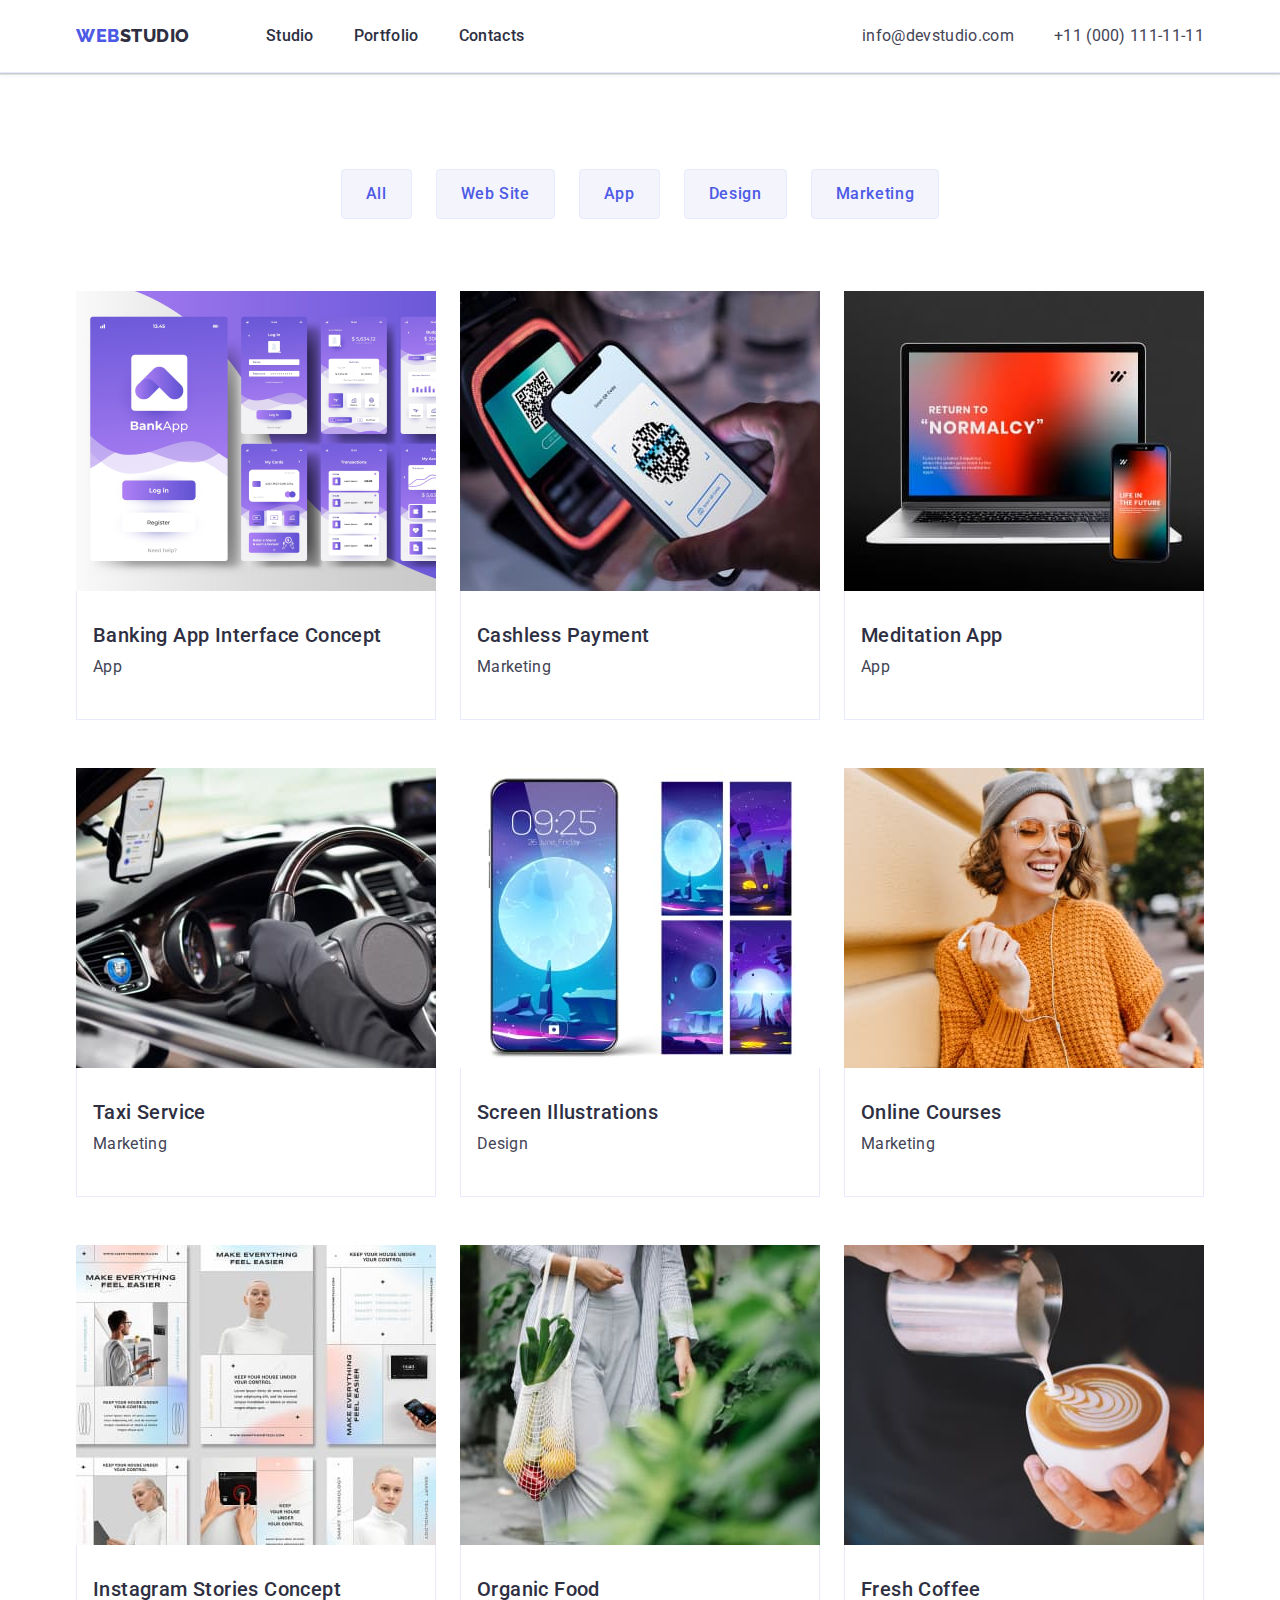
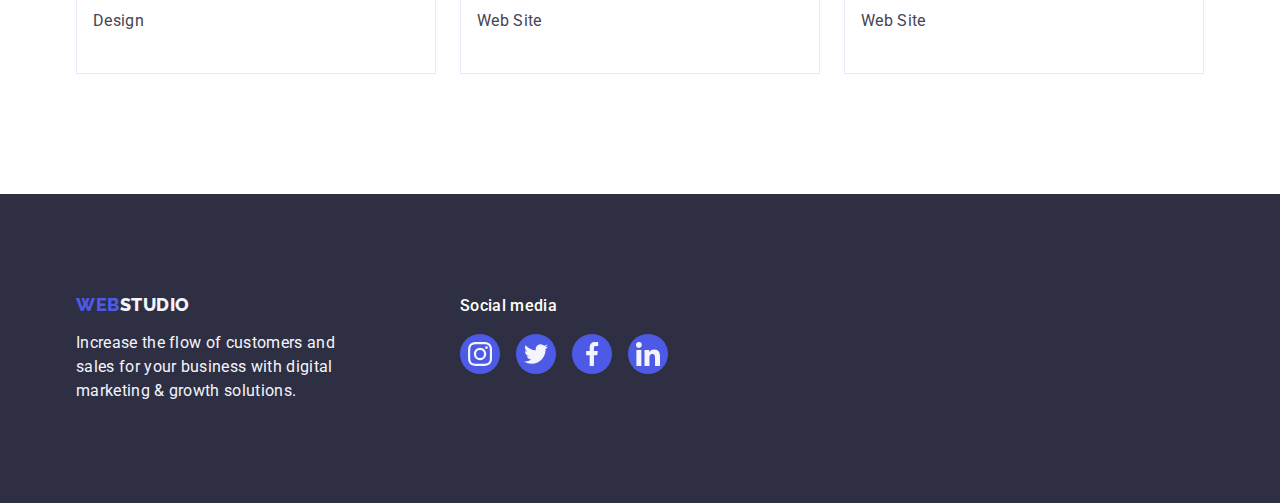
==== portfolio.html @ 72e791de "Initial commit" ====
<!DOCTYPE html>
<html lang="en">
  <head>
    <meta charset="UTF-8" />
    <meta name="viewport" content="width=device-width, initial-scale=1.0" />
    <title>Document</title>
    <link
      rel="stylesheet"
      href="https://cdnjs.cloudflare.com/ajax/libs/modern-normalize/2.0.0/modern-normalize.min.css"
    />
    <link href="./css/styles.css" rel="stylesheet" />
    <link rel="preconnect" href="https://fonts.googleapis.com" />
    <link rel="preconnect" href="https://fonts.gstatic.com" crossorigin />
    <link
      href="https://fonts.googleapis.com/css2?family=Raleway:wght@800&family=Roboto:wght@400;500;700;900&display=swap"
      rel="stylesheet"
    />
  </head>
  <body>
    <header class="header">
      <div class="header-navigation container">
        <nav class="nav">
          <a class="logo link" href="./index.html">
            Web<span class="highlight-dark">Studio</span></a
          >
          <ul class="menu-nav list">
            <li>
              <a class="menu-nav-item link" href="./index.html">Studio</a>
            </li>
            <li>
              <a class="menu-nav-item link" href="./portfolio.html"
                >Portfolio</a
              >
            </li>
            <li><a class="menu-nav-item link" href="">Contacts</a></li>
          </ul>
        </nav>
        <address class="address-element">
          <ul class="address list">
            <li>
              <a class="contact link" href="mailto:info@devstudio.com"
                >info@devstudio.com</a
              >
            </li>
            <li>
              <a class="contact link" href="tel:+110001111111"
                >+11 (000) 111-11-11</a
              >
            </li>
          </ul>
        </address>
      </div>
    </header>
    <main>
      <section class="portfolio section">
        <div class="container">
          <h1 class="visually-hidden">Header portfolio</h1>
          <ul class="btn list">
            <li><button type="button" class="btn-menu">All</button></li>
            <li><button type="button" class="btn-menu">Web Site</button></li>
            <li><button type="button" class="btn-menu">App</button></li>
            <li><button type="button" class="btn-menu">Design</button></li>
            <li><button type="button" class="btn-menu">Marketing</button></li>
          </ul>
          <ul class="photos list">
            <li class="photos-list-item">
              <a class="photos-link link" href="">
                <img
                  src="./images/banking-app.jpg"
                  alt="banking app"
                  width="360"
                  height="300"
                />
                <div class="description">
                  <h2 class="photos-header">Banking App Interface Concept</h2>
                  <p class="paragraph">App</p>
                </div>
              </a>
            </li>
            <li class="photos-list-item">
              <a class="photos-link link" href="">
                <img
                  src="./images/cashless-payment.jpg"
                  alt="cashless payment"
                  width="360"
                  height="300"
                />
                <div class="description">
                  <h2 class="photos-header">Cashless Payment</h2>
                  <p class="paragraph">Marketing</p>
                </div>
              </a>
            </li>
            <li class="photos-list-item">
              <a class="photos-link link" href="">
                <img
                  src="./images/meditaion-app.jpg"
                  alt="mediation app"
                  width="360"
                  height="300"
                />
                <div class="description">
                  <h2 class="photos-header">Meditation App</h2>
                  <p class="paragraph">App</p>
                </div>
              </a>
            </li>
            <li class="photos-list-item">
              <a class="photos-link link" href="">
                <img
                  src="./images/taxi-service.jpg"
                  alt="taxi"
                  width="360"
                  height="300"
                />
                <div class="description">
                  <h2 class="photos-header">Taxi Service</h2>
                  <p class="paragraph">Marketing</p>
                </div>
              </a>
            </li>
            <li class="photos-list-item">
              <a class="photos-link link">
                <img
                  src="./images/screen-illustrations.jpg"
                  alt="screen illustrations"
                  width="360"
                  height="300"
                />
                <div class="description">
                  <h2 class="photos-header">Screen Illustrations</h2>
                  <p class="paragraph">Design</p>
                </div>
              </a>
            </li>
            <li class="photos-list-item">
              <a class="photos-link link">
                <img
                  src="./images/online-coursers.jpg"
                  alt="online courses"
                  width="360"
                  height="300"
                />
                <div class="description">
                  <h2 class="photos-header">Online Courses</h2>
                  <p class="paragraph">Marketing</p>
                </div>
              </a>
            </li>
            <li class="photos-list-item">
              <a class="photos-link link">
                <img
                  src="./images/instagram-stories-concept.jpg"
                  alt="stories concept"
                  width="360"
                  height="300"
                />
                <div class="description">
                  <h2 class="photos-header">Instagram Stories Concept</h2>
                  <p class="paragraph">Design</p>
                </div>
              </a>
            </li>
            <li class="photos-list-item">
              <a class="photos-link link">
                <img
                  src="./images/organic-food.jpg"
                  alt="organic food"
                  width="360"
                  height="300"
                />
                <div class="description">
                  <h2 class="photos-header">Organic Food</h2>
                  <p class="paragraph">Web Site</p>
                </div>
              </a>
            </li>
            <li class="photos-list-item">
              <a class="photos-link link">
                <img
                  src="./images/fresh-coffee.jpg"
                  alt="cup of coffee"
                  width="360"
                  height="300"
                />
                <div class="description">
                  <h2 class="photos-header">Fresh Coffee</h2>
                  <p class="paragraph">Web Site</p>
                </div>
              </a>
            </li>
          </ul>
        </div>
      </section>
    </main>
    <footer class="footer">
      <div class="container-footer container">
        <div class="content-footer">
          <a class="footer-logo link" href="./index.html">
            Web<span class="highlight-bright">Studio</span></a
          >
          <p class="footer-paragraph">
            Increase the flow of customers and sales for your business with
            digital marketing & growth solutions.
          </p>
        </div>
        <div class="socials-footer">
          <p class="socials-paragraph">Social media</p>
          <ul class="socials-footer-icon">
            <li class="socials-footer-item">
              <a class="socials-footer-link" href="">
                <svg width="24" height="24" class="icon-svg">
                  <use href="./images/icons.svg#icon-instagram"></use>
                </svg>
              </a>
            </li>
            <li class="socials-footer-item">
              <a class="socials-footer-link" href="">
                <svg width="24" height="24" class="icon-svg">
                  <use href="./images/icons.svg#icon-twitter"></use>
                </svg>
              </a>
            </li>
            <li class="socials-footer-item">
              <a class="socials-footer-link" href="">
                <svg width="24" height="24" class="icon-svg">
                  <use href="./images/icons.svg#icon-facebook"></use>
                </svg>
              </a>
            </li>
            <li class="socials-footer-item">
              <a class="socials-footer-link" href="">
                <svg width="24" height="24" class="icon-svg">
                  <use href="./images/icons.svg#icon-linkedin"></use>
                </svg>
              </a>
            </li>
          </ul>
        </div>
      </div>
    </footer>
  </body>
</html>
---- css/styles.css ----
:root {
  --navy-blue: #2e2f42;
  --slate: #434455;
  --light-slate: #8e8f99;
  --white: #ffffff;
  --cloud: #f4f4fd;
  --iris: #4d5ae5;
  --ocean: #404bbf;
  --cornflower: #e7e9fc;
  --green: #31d0aa;
}

* {
  margin: 0;
  padding: 0;
}

img {
  display: block;
  max-width: 100%;
  height: auto;
}
button {
  cursor: pointer;
  border: none;
  border-radius: 4px;
}
ul,
ol {
  list-style: none;
  margin: 0;
  padding-left: 0;
}

.section {
  padding: 120px 0;
}
body {
  background: var(--white);
  font-family: 'Roboto', sans-serif;
  color: var(--slate);
}

.list {
  list-style-type: none;
}

.link {
  text-decoration: none;
}
.header {
  border-bottom: 1px solid var(--cornflower);
  box-shadow: 0px 1px 6px 0px rgba(46, 47, 66, 0.08),
    0px 1px 1px 0px rgba(46, 47, 66, 0.16),
    0px 2px 1px 0px rgba(46, 47, 66, 0.08);
}
.header-navigation {
  display: flex;
  justify-content: space-between;
  align-items: center;
}

.nav {
  display: flex;
  align-items: center;
  justify-content: space-between;
}

.menu-nav {
  display: flex;
  gap: 40px;
}
.menu-nav-item {
  display: inline-block;
  color: var(--navy-blue);
  font-weight: 500;
  line-height: 1.5;
  letter-spacing: 0.02em;
  padding: 24px 0;
}

.menu-nav-item:active,
.menu-nav-item:hover,
.menu-nav-item:focus {
  color: var(--ocean);
}

.address {
  font-style: normal;
  display: flex;
  gap: 40px;
  padding: 24px 0;
}

.contact {
  color: var(--slate);
  line-height: 1.5;
  letter-spacing: 0.02em;
}

.contact:hover,
.contact:focus,
.contact:active {
  color: var(--ocean);
}

.logo {
  color: var(--iris);
  font-family: 'Raleway', sans-serif;
  font-size: 18px;
  font-weight: 800;
  line-height: 1.17;
  text-transform: uppercase;
  letter-spacing: 0.03em;
  margin-right: 76px;
}

.highlight-dark {
  color: var(--navy-blue);
}

.container {
  width: 1158px;
  padding: 0 15px;
  margin: 0 auto;
}
.first-section {
  background-color: var(--navy-blue);
  padding: 188px 0;
  background-image: linear-gradient(
      rgba(46, 47, 66, 0.7),
      rgba(46, 47, 66, 0.7)
    ),
    url(../images/people-office.jpg);
  background-size: cover;
  background-position: center;
  background-repeat: no-repeat;
  max-width: 1440px;
  margin: auto;
}

.header-solutions,
.header-portfolio {
  color: var(--WHITE, #fff);
  text-align: center;
  font-size: 56px;
  font-weight: 700;
  line-height: 1.07;
  letter-spacing: 0.02em;
}

.header-solutions {
  max-width: 496px;
  margin-right: auto;
  margin-left: auto;
}

.btn-order {
  font-family: 'Roboto', sans-serif;
  color: var(--white);
  background-color: var(--iris);
  font-size: 16px;
  font-weight: 500;
  line-height: 1.5;
  letter-spacing: 0.04em;
  border: none;
  cursor: pointer;
  display: block;
  min-width: 169px;
  height: 56px;
  border-radius: 4px;
  margin-top: 48px;
  margin-right: auto;
  margin-left: auto;
}

.btn-order:hover,
.btn-order:focus {
  color: var(--white);
  background-color: var(--ocean);
}
.icon {
  display: flex;
  justify-content: center;
  align-items: center;
  background-color: var(--cloud);
  height: 112px;
  border-radius: 4px;
  margin-bottom: 8px;
}

.goals-section {
  display: flex;
  padding: 120px 0;
}

.visually-hidden {
  position: absolute;
  width: 1px;
  height: 1px;
  margin: -1px;
  border: 0;
  padding: 0;
  white-space: nowrap;
  clip-path: inset(100%);
  clip: rect(0 0 0 0);
  overflow: hidden;
}

.goals {
  display: flex;
  gap: 24px;
}
.goals-list-item {
  width: calc((100% - 72px) / 4);
}
.tasks {
  display: flex;
  flex-direction: column;
  padding-top: 0;
  padding-bottom: 120px;
}
.photo-section {
  display: flex;
  gap: 24px;
  justify-content: center;
}
.photo-section-item {
  width: calc((100% - 48px) / 3);
}
.header-third {
  font-size: 20px;
  font-weight: 500;
  line-height: 1.2;
  letter-spacing: 0.02em;
  color: var(--navy-blue);
  margin-bottom: 8px;
}

.name {
  text-align: center;
  margin-bottom: 8px;
}

.position {
  text-align: center;
}

.paragraph {
  line-height: 1.5;
  letter-spacing: 0.02em;
  color: var(--slate);
  margin-bottom: 8px;
}

.our-team {
  background-color: var(--cloud);
  display: flex;
  flex-direction: column;
}
.team {
  display: flex;
  gap: 24px;
}
.header-second {
  color: var(--navy-blue);
  text-align: center;
  font-size: 36px;
  font-weight: 700;
  line-height: 1.11;
  letter-spacing: 0.02em;
  text-transform: capitalize;
  margin-bottom: 72px;
}

.team-list-item {
  background-color: var(--white);
  width: calc((100% - 72px) / 4);
  border-radius: 0px 0px 4px 4px;
  box-shadow: 0px 2px 1px 0px rgba(46, 47, 66, 0.08),
    0px 1px 1px 0px rgba(46, 47, 66, 0.16),
    0px 1px 6px 0px rgba(46, 47, 66, 0.08);
}
.name-position {
  padding: 32px 0px;
}

.team-svg {
  fill: var(--cloud);
}
.team-socials {
  display: flex;
  justify-content: center;
  gap: 24px;
}
.team-socials-item {
  width: 40px;
  height: 40px;
}

.team-socials-link {
  width: 100%;
  height: 100%;
  background-color: #4d5ae5;
  border-radius: 50%;
  display: flex;
  align-items: center;
  justify-content: center;
}
.team-socials-link:hover,
.team-socials-link:focus {
  background-color: var(--ocean);
}
.portfolio {
  padding-top: 96px;
  padding-bottom: 120px;
}
.btn {
  display: flex;
  justify-content: center;
  gap: 24px;
  margin-bottom: 72px;
}
.btn-menu {
  color: var(--iris);
  background-color: var(--cloud);
  border: none;
  text-align: center;
  font-size: 16px;
  font-weight: 500;
  line-height: 1.5;
  letter-spacing: 0.64px;
  cursor: pointer;
  font-family: 'Roboto', sans-serif;
  padding: 12px 24px;
  border: 1px solid #e7e9fc;
}

.btn-menu:hover,
.btn-menu:focus,
.btn-menu:active {
  color: var(--white);
  background-color: var(--ocean);
  border: 1px solid transparent;
  box-shadow: 0px 2px 2px 0px rgba(0, 0, 0, 0.12),
    0px 2px 1px 0px rgba(0, 0, 0, 0.08), 0px 3px 1px 0px rgba(0, 0, 0, 0.1);
}
.photos {
  display: flex;
  flex-wrap: wrap;
  column-gap: 24px;
  row-gap: 48px;
}
.photos-list-item {
  width: calc((100% - 48px) / 3);
}
.photos-link {
  display: block;
}

.photos-link:hover,
.photos-link:focus,
.photos-link:active {
  box-shadow: 0px 2px 1px 0px rgba(46, 47, 66, 0.08),
    0px 1px 1px 0px rgba(46, 47, 66, 0.16),
    0px 1px 6px 0px rgba(46, 47, 66, 0.08);
}
.description {
  padding: 32px 16px;
  border: 1px solid var(--cornflower);
  border-top: none;
}
.photos-list {
  list-style-type: none;
}

.photos .link {
  cursor: pointer;
}

.photos-header {
  color: var(--navy-blue);
  font-size: 20px;
  font-weight: 500;
  line-height: 1.2;
  letter-spacing: 0.4px;
  margin-bottom: 8px;
}

.photos-paragraph {
  color: var(--slate);
  line-height: 1.5;
  letter-spacing: 0.32px;
}
.customers-icons {
  display: flex;
  justify-content: center;
  gap: 24px;
}
.customers-icons-item {
  width: calc((100% - 120px) / 6);
  height: 88px;
}
.customers-icons-link {
  width: 100%;
  height: 100%;
  color: var(--light-slate);
  display: flex;
  align-items: center;
  justify-content: center;
  border-radius: 4px;
  border: 1px solid var(--LIGHT-SLATE, #8e8f99);
}

.customers-icons-link:hover,
.customers-icons-link:focus {
  color: var(--ocean);
  border: 1px solid var(--ocean);
}

.icon-customer {
  fill: currentColor;
}

.highlight-bright {
  color: var(--cloud);
}
.footer {
  background-color: var(--navy-blue);
  padding: 100px 0;
}

.container-footer {
  display: flex;
  align-items: baseline;
  padding: 0 15px;
}
.content-footer {
  margin-right: 120px;
}

.footer-logo {
  color: var(--iris);
  font-family: 'Raleway', sans-serif;
  font-size: 18px;
  font-weight: 800;
  line-height: 1.17;
  text-transform: uppercase;
  letter-spacing: 0.03em;
  display: inline-block;
  margin-bottom: 16px;
}

.footer-paragraph {
  line-height: 1.5;
  letter-spacing: 0.02em;
  color: var(--cloud);
  max-width: 264px;
}

.socials-paragraph {
  font-weight: 500;
  font-size: 16px;
  line-height: 1.5;
  letter-spacing: 0.02em;
  color: var(--white);
  margin-bottom: 16px;
}

.socials-footer-icon {
  display: flex;
  gap: 16px;
}

.socials-footer-item {
  width: 40px;
  height: 40px;
}

.socials-footer-link {
  width: 100%;
  height: 100%;
  background-color: #4d5ae5;
  border-radius: 50%;
  display: flex;
  align-items: center;
  justify-content: center;
}
.socials-footer-link:hover,
.socials-footer-link:focus {
  background-color: var(--green);
}

.icon-svg {
  fill: var(--cloud);
}
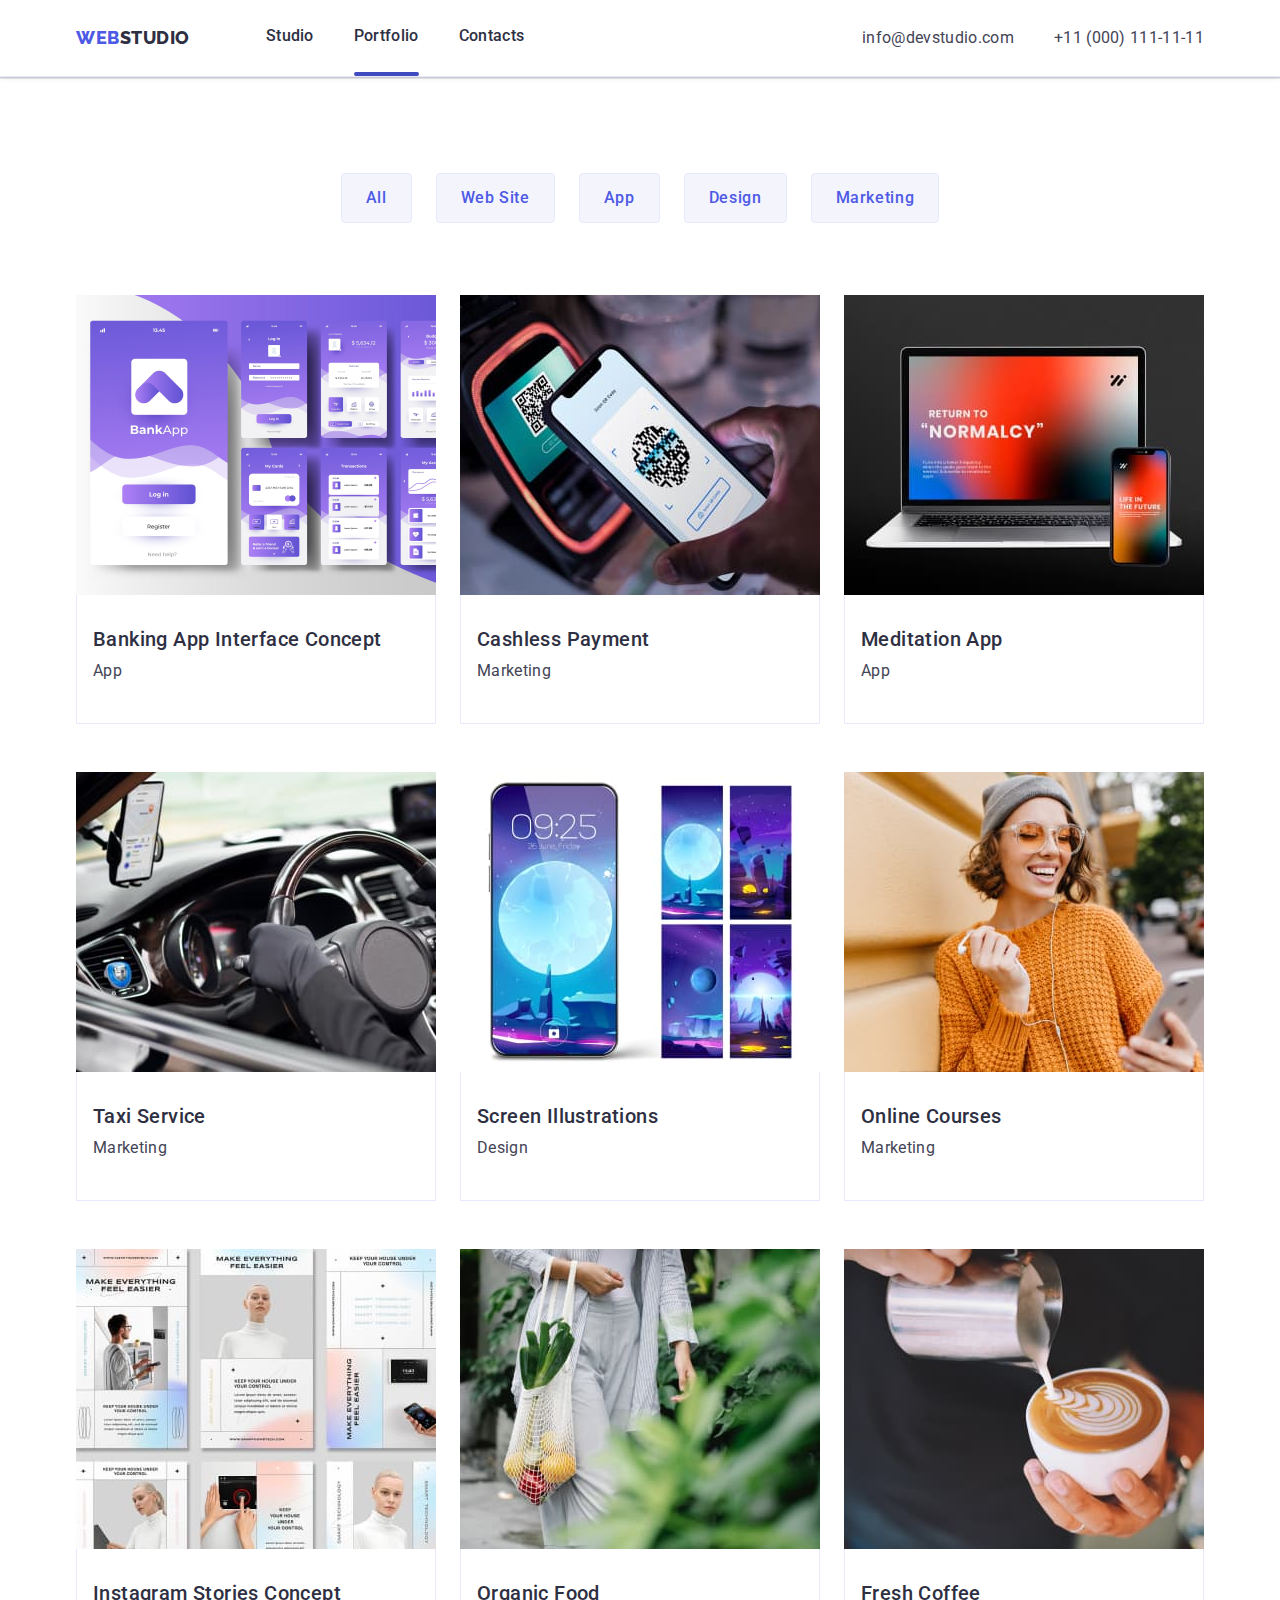
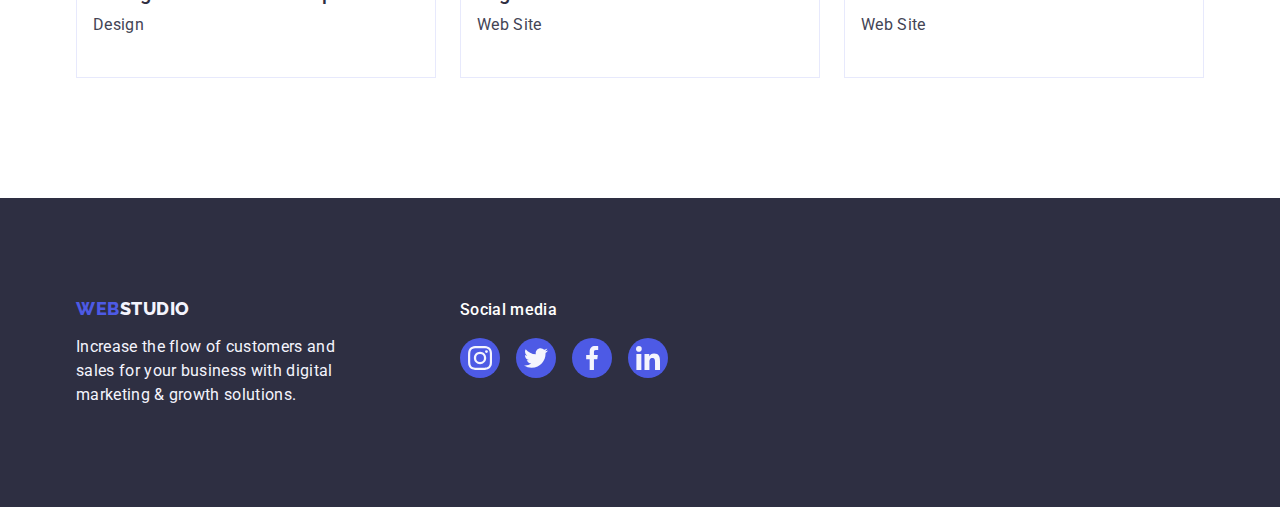
==== commit 2c305573: "Summary" ====
--- a/portfolio.html
+++ b/portfolio.html
@@ -27,7 +27,7 @@
             <li>
               <a class="menu-nav-item link" href="./index.html">Studio</a>
             </li>
-            <li>
+            <li class="link-active">
               <a class="menu-nav-item link" href="./portfolio.html"
                 >Portfolio</a
               >
@@ -65,12 +65,21 @@
           <ul class="photos list">
             <li class="photos-list-item">
               <a class="photos-link link" href="">
-                <img
-                  src="./images/banking-app.jpg"
-                  alt="banking app"
-                  width="360"
-                  height="300"
-                />
+                <div class="box">
+                  <img
+                    src="./images/banking-app.jpg"
+                    alt="banking app"
+                    width="360"
+                    height="300"
+                  />
+                  <div class="overlay">
+                    <p>
+                      14 Stylish and User-Friendly App Design Concepts · Task
+                      Manager App · Calorie Tracker App · Exotic Fruit Ecommerce
+                      App · Cloud Storage App
+                    </p>
+                  </div>
+                </div>
                 <div class="description">
                   <h2 class="photos-header">Banking App Interface Concept</h2>
                   <p class="paragraph">App</p>
@@ -79,12 +88,21 @@
             </li>
             <li class="photos-list-item">
               <a class="photos-link link" href="">
-                <img
-                  src="./images/cashless-payment.jpg"
-                  alt="cashless payment"
-                  width="360"
-                  height="300"
-                />
+                <div class="box">
+                  <img
+                    src="./images/cashless-payment.jpg"
+                    alt="cashless payment"
+                    width="360"
+                    height="300"
+                  />
+                  <div class="overlay">
+                    <p>
+                      14 Stylish and User-Friendly App Design Concepts · Task
+                      Manager App · Calorie Tracker App · Exotic Fruit Ecommerce
+                      App · Cloud Storage App
+                    </p>
+                  </div>
+                </div>
                 <div class="description">
                   <h2 class="photos-header">Cashless Payment</h2>
                   <p class="paragraph">Marketing</p>
@@ -93,12 +111,21 @@
             </li>
             <li class="photos-list-item">
               <a class="photos-link link" href="">
-                <img
-                  src="./images/meditaion-app.jpg"
-                  alt="mediation app"
-                  width="360"
-                  height="300"
-                />
+                <div class="box">
+                  <img
+                    src="./images/meditaion-app.jpg"
+                    alt="mediation app"
+                    width="360"
+                    height="300"
+                  />
+                  <div class="overlay">
+                    <p>
+                      14 Stylish and User-Friendly App Design Concepts · Task
+                      Manager App · Calorie Tracker App · Exotic Fruit Ecommerce
+                      App · Cloud Storage App
+                    </p>
+                  </div>
+                </div>
                 <div class="description">
                   <h2 class="photos-header">Meditation App</h2>
                   <p class="paragraph">App</p>
@@ -107,12 +134,21 @@
             </li>
             <li class="photos-list-item">
               <a class="photos-link link" href="">
-                <img
-                  src="./images/taxi-service.jpg"
-                  alt="taxi"
-                  width="360"
-                  height="300"
-                />
+                <div class="box">
+                  <img
+                    src="./images/taxi-service.jpg"
+                    alt="taxi"
+                    width="360"
+                    height="300"
+                  />
+                  <div class="overlay">
+                    <p>
+                      14 Stylish and User-Friendly App Design Concepts · Task
+                      Manager App · Calorie Tracker App · Exotic Fruit Ecommerce
+                      App · Cloud Storage App
+                    </p>
+                  </div>
+                </div>
                 <div class="description">
                   <h2 class="photos-header">Taxi Service</h2>
                   <p class="paragraph">Marketing</p>
@@ -121,12 +157,21 @@
             </li>
             <li class="photos-list-item">
               <a class="photos-link link">
-                <img
-                  src="./images/screen-illustrations.jpg"
-                  alt="screen illustrations"
-                  width="360"
-                  height="300"
-                />
+                <div class="box">
+                  <img
+                    src="./images/screen-illustrations.jpg"
+                    alt="screen illustrations"
+                    width="360"
+                    height="300"
+                  />
+                  <div class="overlay">
+                    <p>
+                      14 Stylish and User-Friendly App Design Concepts · Task
+                      Manager App · Calorie Tracker App · Exotic Fruit Ecommerce
+                      App · Cloud Storage App
+                    </p>
+                  </div>
+                </div>
                 <div class="description">
                   <h2 class="photos-header">Screen Illustrations</h2>
                   <p class="paragraph">Design</p>
@@ -135,12 +180,21 @@
             </li>
             <li class="photos-list-item">
               <a class="photos-link link">
-                <img
-                  src="./images/online-coursers.jpg"
-                  alt="online courses"
-                  width="360"
-                  height="300"
-                />
+                <div class="box">
+                  <img
+                    src="./images/online-coursers.jpg"
+                    alt="online courses"
+                    width="360"
+                    height="300"
+                  />
+                  <div class="overlay">
+                    <p>
+                      14 Stylish and User-Friendly App Design Concepts · Task
+                      Manager App · Calorie Tracker App · Exotic Fruit Ecommerce
+                      App · Cloud Storage App
+                    </p>
+                  </div>
+                </div>
                 <div class="description">
                   <h2 class="photos-header">Online Courses</h2>
                   <p class="paragraph">Marketing</p>
@@ -149,12 +203,21 @@
             </li>
             <li class="photos-list-item">
               <a class="photos-link link">
-                <img
-                  src="./images/instagram-stories-concept.jpg"
-                  alt="stories concept"
-                  width="360"
-                  height="300"
-                />
+                <div class="box">
+                  <img
+                    src="./images/instagram-stories-concept.jpg"
+                    alt="stories concept"
+                    width="360"
+                    height="300"
+                  />
+                  <div class="overlay">
+                    <p>
+                      14 Stylish and User-Friendly App Design Concepts · Task
+                      Manager App · Calorie Tracker App · Exotic Fruit Ecommerce
+                      App · Cloud Storage App
+                    </p>
+                  </div>
+                </div>
                 <div class="description">
                   <h2 class="photos-header">Instagram Stories Concept</h2>
                   <p class="paragraph">Design</p>
@@ -163,12 +226,21 @@
             </li>
             <li class="photos-list-item">
               <a class="photos-link link">
-                <img
-                  src="./images/organic-food.jpg"
-                  alt="organic food"
-                  width="360"
-                  height="300"
-                />
+                <div class="box">
+                  <img
+                    src="./images/organic-food.jpg"
+                    alt="organic food"
+                    width="360"
+                    height="300"
+                  />
+                  <div class="overlay">
+                    <p>
+                      14 Stylish and User-Friendly App Design Concepts · Task
+                      Manager App · Calorie Tracker App · Exotic Fruit Ecommerce
+                      App · Cloud Storage App
+                    </p>
+                  </div>
+                </div>
                 <div class="description">
                   <h2 class="photos-header">Organic Food</h2>
                   <p class="paragraph">Web Site</p>
@@ -177,12 +249,21 @@
             </li>
             <li class="photos-list-item">
               <a class="photos-link link">
-                <img
-                  src="./images/fresh-coffee.jpg"
-                  alt="cup of coffee"
-                  width="360"
-                  height="300"
-                />
+                <div class="box">
+                  <img
+                    src="./images/fresh-coffee.jpg"
+                    alt="cup of coffee"
+                    width="360"
+                    height="300"
+                  />
+                  <div class="overlay">
+                    <p>
+                      14 Stylish and User-Friendly App Design Concepts · Task
+                      Manager App · Calorie Tracker App · Exotic Fruit Ecommerce
+                      App · Cloud Storage App
+                    </p>
+                  </div>
+                </div>
                 <div class="description">
                   <h2 class="photos-header">Fresh Coffee</h2>
                   <p class="paragraph">Web Site</p>
--- a/css/styles.css
+++ b/css/styles.css
@@ -8,6 +8,7 @@
   --ocean: #404bbf;
   --cornflower: #e7e9fc;
   --green: #31d0aa;
+  --dairy: #fcfcfc;
 }
 
 * {
@@ -77,6 +78,9 @@
   line-height: 1.5;
   letter-spacing: 0.02em;
   padding: 24px 0;
+  transition-property: color;
+  transition-duration: 250ms;
+  transition-timing-function: cubic-bezier(0.4, 0, 0.2, 1);
 }
 
 .menu-nav-item:active,
@@ -85,6 +89,14 @@
   color: var(--ocean);
 }
 
+.link-active::after {
+  content: ' ';
+  width: 100%;
+  height: 4px;
+  border-radius: 2px;
+  background-color: var(--ocean);
+  display: flex;
+}
 .address {
   font-style: normal;
   display: flex;
@@ -96,6 +108,9 @@
   color: var(--slate);
   line-height: 1.5;
   letter-spacing: 0.02em;
+  transition-property: color;
+  transition-duration: 250ms;
+  transition-timing-function: cubic-bezier(0.4, 0, 0.2, 1);
 }
 
 .contact:hover,
@@ -172,6 +187,9 @@
   margin-top: 48px;
   margin-right: auto;
   margin-left: auto;
+  transition-property: color, background-color;
+  transition-duration: 250ms;
+  transition-timing-function: cubic-bezier(0.4, 0, 0.2, 1);
 }
 
 .btn-order:hover,
@@ -306,6 +324,9 @@
   display: flex;
   align-items: center;
   justify-content: center;
+  transition-property: background-color;
+  transition-duration: 250ms;
+  transition-timing-function: cubic-bezier(0.4, 0, 0.2, 1);
 }
 .team-socials-link:hover,
 .team-socials-link:focus {
@@ -334,6 +355,9 @@
   font-family: 'Roboto', sans-serif;
   padding: 12px 24px;
   border: 1px solid #e7e9fc;
+  transition-property: color, background-color, border, box-shadow;
+  transition-duration: 250ms;
+  transition-timing-function: cubic-bezier(0.4, 0, 0.2, 1);
 }
 
 .btn-menu:hover,
@@ -354,8 +378,44 @@
 .photos-list-item {
   width: calc((100% - 48px) / 3);
 }
+.box {
+  position: relative;
+  overflow: hidden;
+}
+
+.overlay {
+  position: absolute;
+  top: 0;
+  left: 0;
+  padding-top: 40px;
+  width: 100%;
+  height: 100%;
+  background-color: #3f51b5;
+  transform: translatey(100%);
+  transition: transform 250ms cubic-bezier(0.4, 0, 0.2, 1);
+}
+
+/* .box:hover .overlay {
+  transform: translatey(0);
+} */
+
+.overlay p {
+  max-width: 296px;
+  margin: 0 auto;
+  color: var(--cloud);
+  font-family: Roboto;
+  font-size: 16px;
+  font-style: normal;
+  font-weight: 400;
+  line-height: 24px;
+  letter-spacing: 0.32p;
+}
+
 .photos-link {
   display: block;
+  transition-property: box-shadow;
+  transition-duration: 250ms;
+  transition-timing-function: cubic-bezier(0.4, 0, 0.2, 1);
 }
 
 .photos-link:hover,
@@ -365,6 +425,10 @@
     0px 1px 1px 0px rgba(46, 47, 66, 0.16),
     0px 1px 6px 0px rgba(46, 47, 66, 0.08);
 }
+.photos-link:hover .overlay {
+  transform: translatey(0);
+}
+
 .description {
   padding: 32px 16px;
   border: 1px solid var(--cornflower);
@@ -410,6 +474,9 @@
   justify-content: center;
   border-radius: 4px;
   border: 1px solid var(--LIGHT-SLATE, #8e8f99);
+  transition-property: color, border;
+  transition-duration: 250ms;
+  transition-timing-function: cubic-bezier(0.4, 0, 0.2, 1);
 }
 
 .customers-icons-link:hover,
@@ -485,6 +552,9 @@
   display: flex;
   align-items: center;
   justify-content: center;
+  transition-property: background-color;
+  transition-duration: 250ms;
+  transition-timing-function: cubic-bezier(0.4, 0, 0.2, 1);
 }
 .socials-footer-link:hover,
 .socials-footer-link:focus {
@@ -494,3 +564,31 @@
 .icon-svg {
   fill: var(--cloud);
 }
+.backdrop {
+  position: fixed;
+  left: 0;
+  top: 0;
+  width: 100%;
+  height: 100%;
+  background: var(--NAVY-BLUE-modal, rgba(46, 47, 66, 0.4));
+  transition: opacity 250ms cubic-bezier(0.4, 0, 0.2, 1),
+    visibility 250ms cubic-bezier(0.4, 0, 0.2, 1);
+}
+.modal {
+  width: 408px;
+  min-height: 584px;
+  border-radius: 4px;
+  background: var(--dairy);
+  box-shadow: 0px 2px 1px 0px rgba(0, 0, 0, 0.2),
+    0px 1px 3px 0px rgba(0, 0, 0, 0.12), 0px 1px 1px 0px rgba(0, 0, 0, 0.14);
+  position: absolute;
+  top: 50%;
+  left: 50%;
+  transform: translate(-50%, -50%) scale (1);
+  transition: transform 250ms cubic-bezier(0.4, 0, 0.2, 1);
+}
+.is-hidden {
+  opacity: 0;
+  visibility: hidden;
+  pointer-events: none;
+}
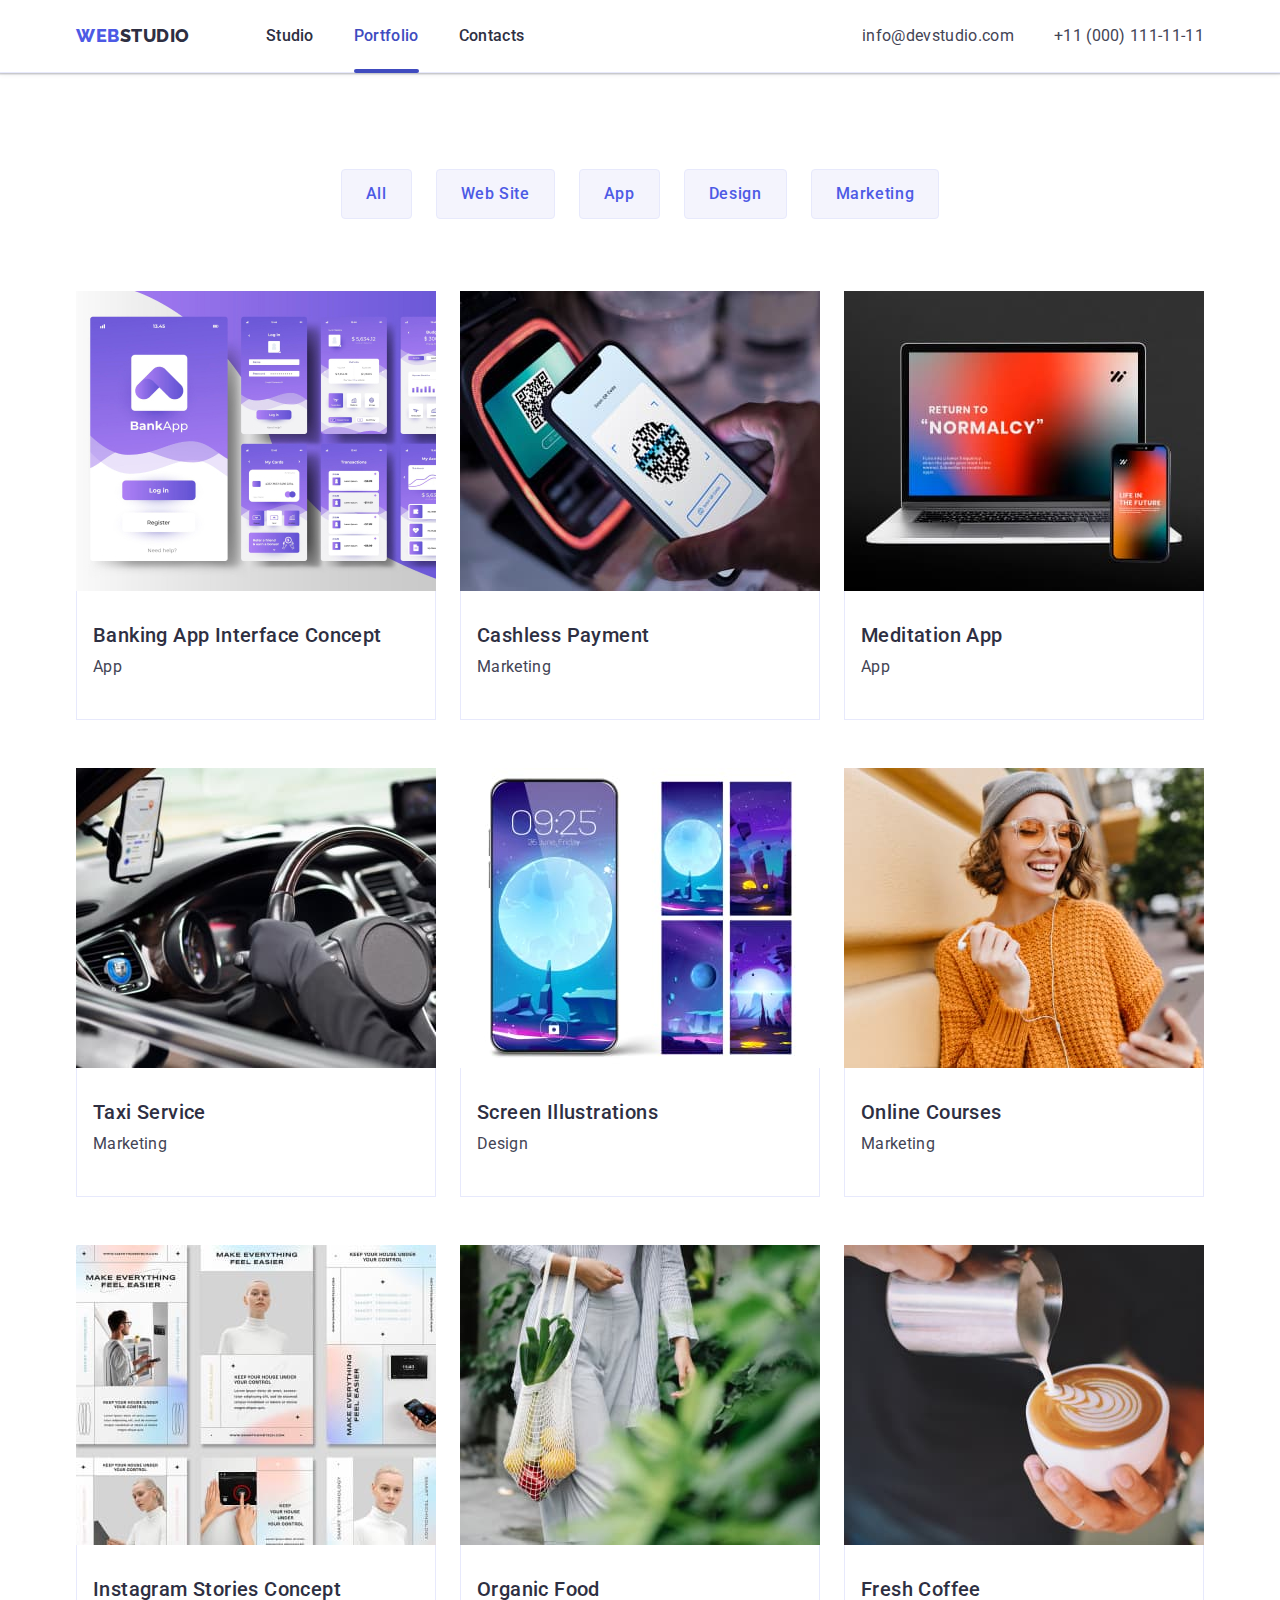
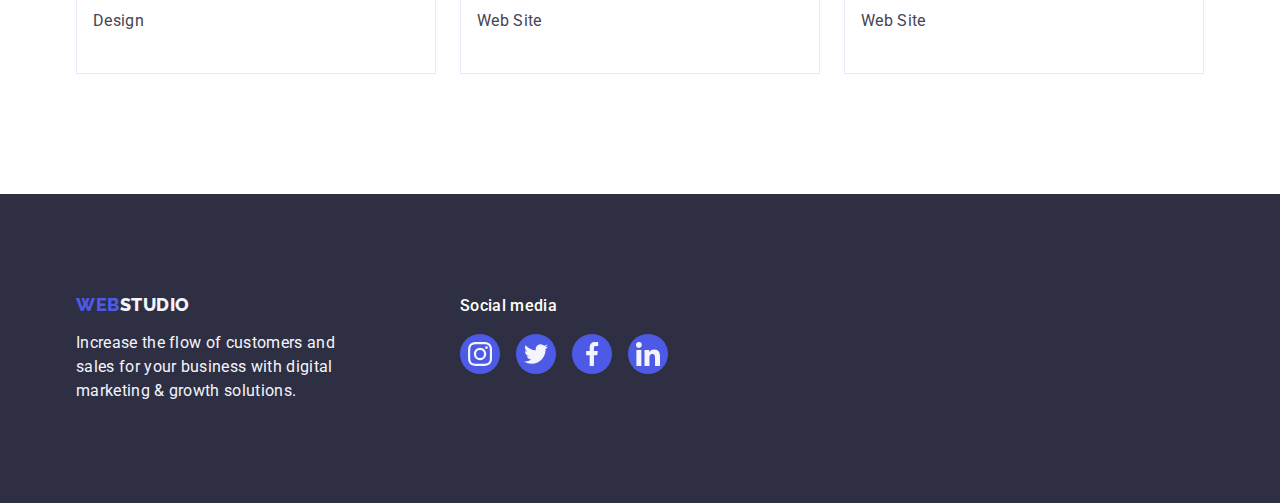
==== commit 05e68e60: "Summary" ====
--- a/portfolio.html
+++ b/portfolio.html
@@ -27,8 +27,8 @@
             <li>
               <a class="menu-nav-item link" href="./index.html">Studio</a>
             </li>
-            <li class="link-active">
-              <a class="menu-nav-item link" href="./portfolio.html"
+            <li>
+              <a class="menu-nav-item link-active link" href="./portfolio.html"
                 >Portfolio</a
               >
             </li>
@@ -73,7 +73,7 @@
                     height="300"
                   />
                   <div class="overlay">
-                    <p>
+                    <p class="overlay-paragraph">
                       14 Stylish and User-Friendly App Design Concepts · Task
                       Manager App · Calorie Tracker App · Exotic Fruit Ecommerce
                       App · Cloud Storage App
@@ -96,7 +96,7 @@
                     height="300"
                   />
                   <div class="overlay">
-                    <p>
+                    <p class="overlay-paragraph">
                       14 Stylish and User-Friendly App Design Concepts · Task
                       Manager App · Calorie Tracker App · Exotic Fruit Ecommerce
                       App · Cloud Storage App
@@ -119,7 +119,7 @@
                     height="300"
                   />
                   <div class="overlay">
-                    <p>
+                    <p class="overlay-paragraph">
                       14 Stylish and User-Friendly App Design Concepts · Task
                       Manager App · Calorie Tracker App · Exotic Fruit Ecommerce
                       App · Cloud Storage App
@@ -142,7 +142,7 @@
                     height="300"
                   />
                   <div class="overlay">
-                    <p>
+                    <p class="overlay-paragraph">
                       14 Stylish and User-Friendly App Design Concepts · Task
                       Manager App · Calorie Tracker App · Exotic Fruit Ecommerce
                       App · Cloud Storage App
@@ -165,7 +165,7 @@
                     height="300"
                   />
                   <div class="overlay">
-                    <p>
+                    <p class="overlay-paragraph">
                       14 Stylish and User-Friendly App Design Concepts · Task
                       Manager App · Calorie Tracker App · Exotic Fruit Ecommerce
                       App · Cloud Storage App
@@ -188,7 +188,7 @@
                     height="300"
                   />
                   <div class="overlay">
-                    <p>
+                    <p class="overlay-paragraph">
                       14 Stylish and User-Friendly App Design Concepts · Task
                       Manager App · Calorie Tracker App · Exotic Fruit Ecommerce
                       App · Cloud Storage App
@@ -211,7 +211,7 @@
                     height="300"
                   />
                   <div class="overlay">
-                    <p>
+                    <p class="overlay-paragraph">
                       14 Stylish and User-Friendly App Design Concepts · Task
                       Manager App · Calorie Tracker App · Exotic Fruit Ecommerce
                       App · Cloud Storage App
@@ -234,7 +234,7 @@
                     height="300"
                   />
                   <div class="overlay">
-                    <p>
+                    <p class="overlay-paragraph">
                       14 Stylish and User-Friendly App Design Concepts · Task
                       Manager App · Calorie Tracker App · Exotic Fruit Ecommerce
                       App · Cloud Storage App
@@ -257,7 +257,7 @@
                     height="300"
                   />
                   <div class="overlay">
-                    <p>
+                    <p class="overlay-paragraph">
                       14 Stylish and User-Friendly App Design Concepts · Task
                       Manager App · Calorie Tracker App · Exotic Fruit Ecommerce
                       App · Cloud Storage App
--- a/css/styles.css
+++ b/css/styles.css
@@ -49,6 +49,9 @@
 .link {
   text-decoration: none;
 }
+.link-active {
+  position: relative;
+}
 .header {
   border-bottom: 1px solid var(--cornflower);
   box-shadow: 0px 1px 6px 0px rgba(46, 47, 66, 0.08),
@@ -89,14 +92,32 @@
   color: var(--ocean);
 }
 
-.link-active::after {
+.menu-nav-item::after {
   content: ' ';
-  width: 100%;
+  position: absolute;
+  left: 0;
+  bottom: -1px;
   height: 4px;
   border-radius: 2px;
   background-color: var(--ocean);
   display: flex;
 }
+.link-active {
+  position: relative;
+  color: #404bbf;
+}
+
+.link-active::after {
+  position: absolute;
+  content: '';
+  left: 0;
+  bottom: -1px;
+  width: 100%;
+  height: 4px;
+  background-color: #404bbf;
+  border-radius: 2px;
+}
+
 .address {
   font-style: normal;
   display: flex;
@@ -187,9 +208,7 @@
   margin-top: 48px;
   margin-right: auto;
   margin-left: auto;
-  transition-property: color, background-color;
-  transition-duration: 250ms;
-  transition-timing-function: cubic-bezier(0.4, 0, 0.2, 1);
+  transition: background-color 250ms cubic-bezier(0.4, 0, 0.2, 1);
 }
 
 .btn-order:hover,
@@ -355,7 +374,7 @@
   font-family: 'Roboto', sans-serif;
   padding: 12px 24px;
   border: 1px solid #e7e9fc;
-  transition-property: color, background-color, border, box-shadow;
+  transition-property: color, background-color, border-color, box-shadow;
   transition-duration: 250ms;
   transition-timing-function: cubic-bezier(0.4, 0, 0.2, 1);
 }
@@ -365,9 +384,10 @@
 .btn-menu:active {
   color: var(--white);
   background-color: var(--ocean);
-  border: 1px solid transparent;
+  border-color: transparent;
   box-shadow: 0px 2px 2px 0px rgba(0, 0, 0, 0.12),
     0px 2px 1px 0px rgba(0, 0, 0, 0.08), 0px 3px 1px 0px rgba(0, 0, 0, 0.1);
+  transform: translateY(0%);
 }
 .photos {
   display: flex;
@@ -387,10 +407,10 @@
   position: absolute;
   top: 0;
   left: 0;
-  padding-top: 40px;
+  /* padding-top: 40px; */
   width: 100%;
   height: 100%;
-  background-color: #3f51b5;
+  font-size: 16px;
   transform: translatey(100%);
   transition: transform 250ms cubic-bezier(0.4, 0, 0.2, 1);
 }
@@ -399,8 +419,8 @@
   transform: translatey(0);
 } */
 
-.overlay p {
-  max-width: 296px;
+.overlay-paragraph {
+  /* max-width: 296px; */
   margin: 0 auto;
   color: var(--cloud);
   font-family: Roboto;
@@ -408,7 +428,11 @@
   font-style: normal;
   font-weight: 400;
   line-height: 24px;
-  letter-spacing: 0.32p;
+  letter-spacing: 0.02em;
+  padding: 40px 32px;
+  background-color: var(--iris);
+  width: 100%;
+  height: 100%;
 }
 
 .photos-link {
@@ -474,15 +498,14 @@
   justify-content: center;
   border-radius: 4px;
   border: 1px solid var(--LIGHT-SLATE, #8e8f99);
-  transition-property: color, border;
-  transition-duration: 250ms;
-  transition-timing-function: cubic-bezier(0.4, 0, 0.2, 1);
+  transition: border-color 250ms cubic-bezier(0.4, 0, 0.2, 1),
+    color 250ms cubic-bezier(0.4, 0, 0.2, 1);
 }
 
 .customers-icons-link:hover,
 .customers-icons-link:focus {
   color: var(--ocean);
-  border: 1px solid var(--ocean);
+  border-color: var(--ocean);
 }
 
 .icon-customer {
@@ -584,11 +607,45 @@
   position: absolute;
   top: 50%;
   left: 50%;
-  transform: translate(-50%, -50%) scale (1);
+  transform: translate(-50%, -50%) scale(1);
   transition: transform 250ms cubic-bezier(0.4, 0, 0.2, 1);
+  padding-top: 24px;
+  padding-right: 24px;
 }
 .is-hidden {
   opacity: 0;
   visibility: hidden;
   pointer-events: none;
 }
+
+.close-btn {
+  position: absolute;
+  top: 24px;
+  right: 24px;
+  width: 24px;
+  height: 24px;
+  border-radius: 50%;
+  display: flex;
+  align-items: center;
+  justify-content: center;
+  background-color: var(--cornflower);
+  border: 1px solid rgba(0, 0, 0, 0.1);
+  padding: 0;
+  cursor: pointer;
+  transition: background-color 250ms cubic-bezier(0.4, 0, 0.2, 1),
+    border 250ms cubic-bezier(0.4, 0, 0.2, 1);
+}
+
+.close-btn:hover,
+.close-btn:focus {
+  border: none;
+  background-color: #404bbf;
+}
+
+.icon-close {
+  transition: fill 250ms cubic-bezier(0.4, 0, 0.2, 1);
+}
+.icon-close:hover,
+.icon-close:focus {
+  fill: #ffffff;
+}
